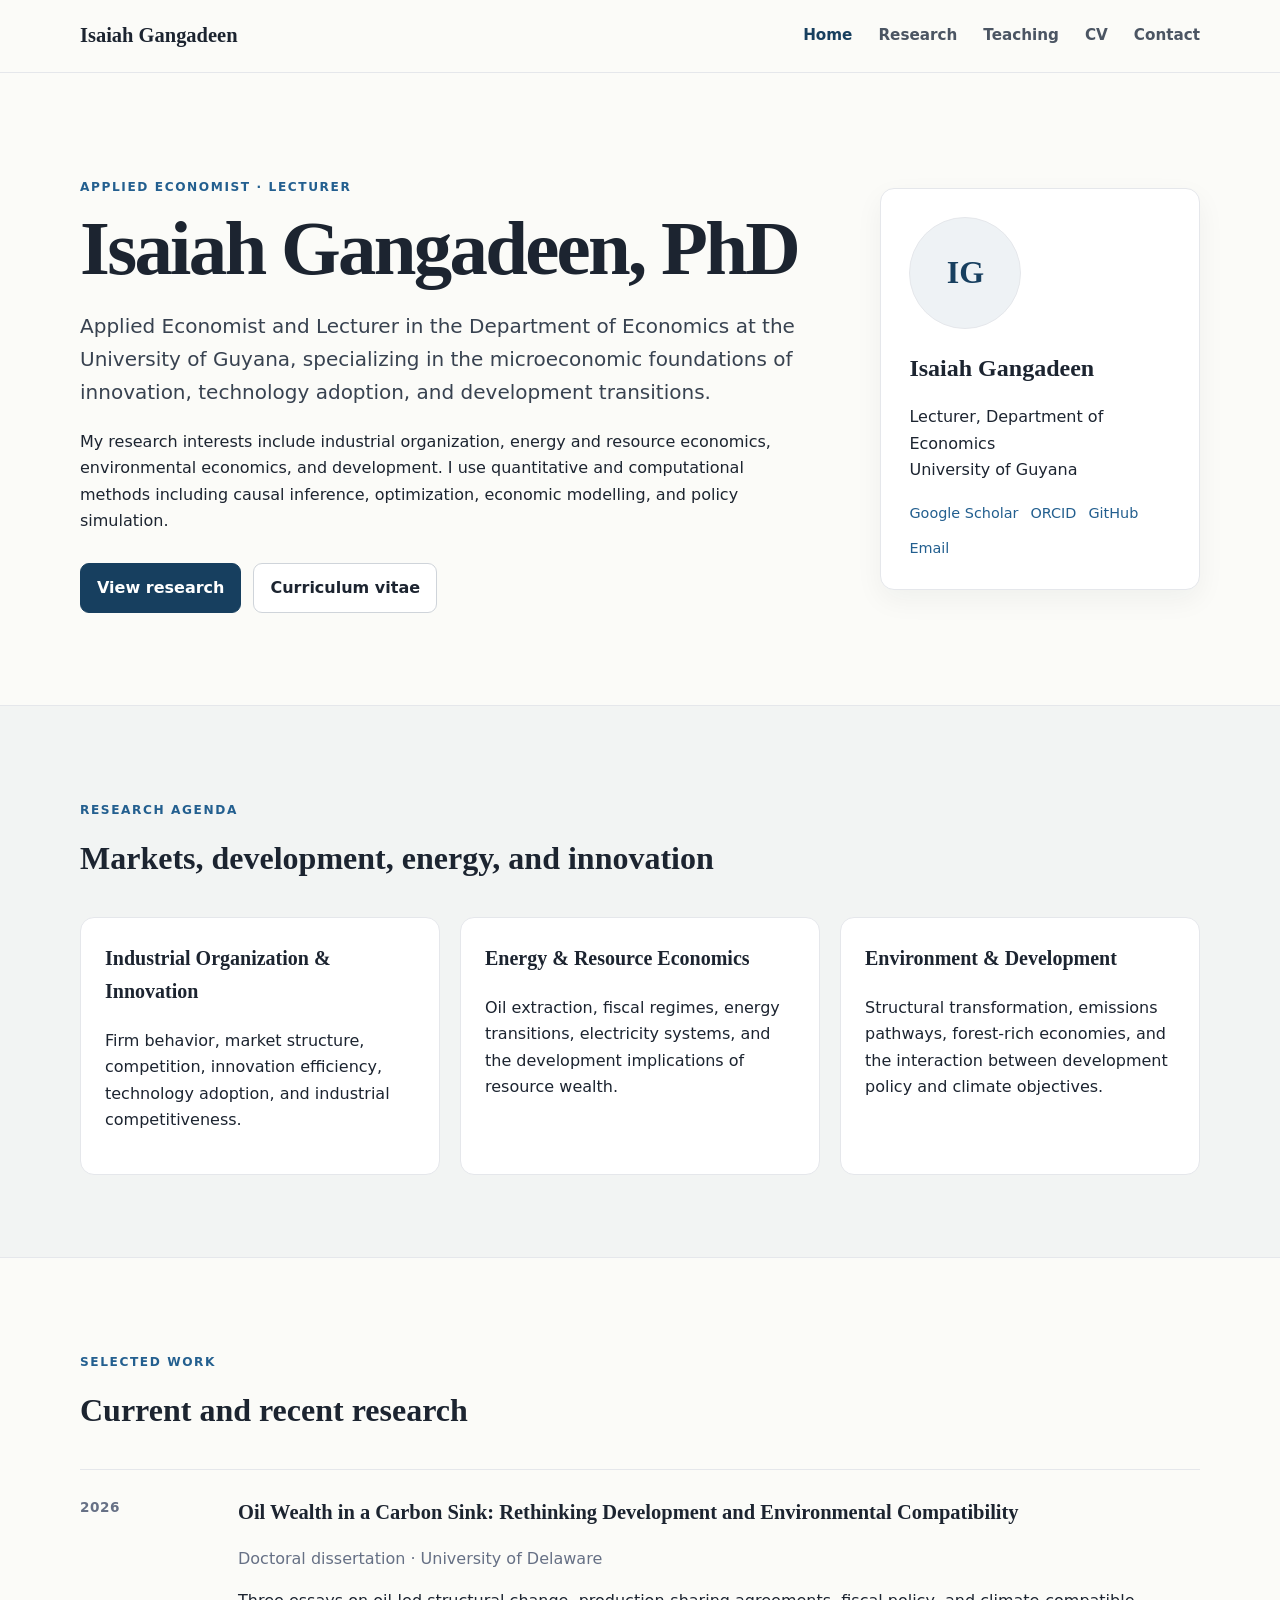
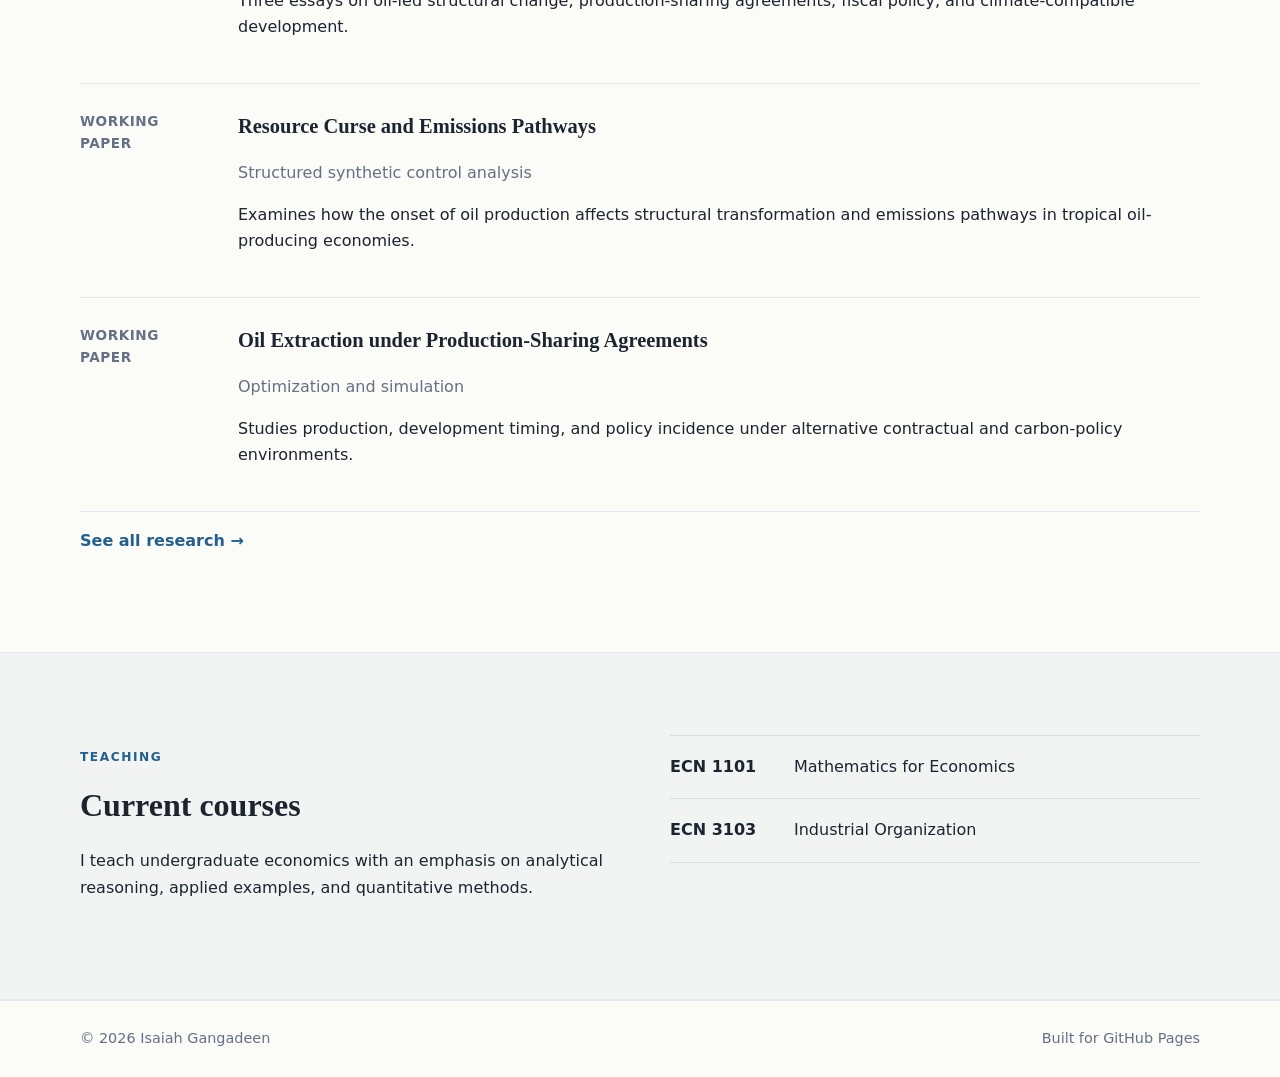
==== index.html @ 8dd227c0 "Add files via upload" ====
<!doctype html>
<html lang="en">
<head>
  <meta charset="utf-8">
  <meta name="viewport" content="width=device-width, initial-scale=1">
  <title>Isaiah Gangadeen | Applied Economist</title>
  <meta name="description" content="Academic website of Isaiah Gangadeen, Applied Economist and Lecturer at the University of Guyana.">
  <link rel="stylesheet" href="assets/css/style.css">
  <script defer src="assets/js/main.js"></script>
</head>
<body>
  <header class="site-header">
    <div class="container nav-wrap">
      <a class="site-title" href="index.html">Isaiah Gangadeen</a>
      <button class="nav-toggle" aria-label="Toggle navigation" aria-expanded="false">☰</button>
      <nav class="site-nav">
        <a class="active" href="index.html">Home</a>
        <a href="research.html">Research</a>
        <a href="teaching.html">Teaching</a>
        <a href="cv.html">CV</a>
        <a href="contact.html">Contact</a>
      </nav>
    </div>
  </header>

  <main>
    <section class="hero container">
      <div class="hero-copy">
        <p class="eyebrow">Applied Economist · Lecturer</p>
        <h1>Isaiah Gangadeen, PhD</h1>
        <p class="lead">
          Applied Economist and Lecturer in the Department of Economics at the University of Guyana,
          specializing in the microeconomic foundations of innovation, technology adoption, and development transitions.
        </p>
        <p>
          My research interests include industrial organization, energy and resource economics,
          environmental economics, and development. I use quantitative and computational methods
          including causal inference, optimization, economic modelling, and policy simulation.
        </p>
        <div class="button-row">
          <a class="button primary" href="research.html">View research</a>
          <a class="button" href="cv.html">Curriculum vitae</a>
        </div>
      </div>

      <aside class="profile-card">
        <div class="avatar-placeholder" aria-label="Profile photo placeholder">IG</div>
        <h2>Isaiah Gangadeen</h2>
        <p>Lecturer, Department of Economics<br>University of Guyana</p>
        <div class="profile-links">
          <a href="#" aria-label="Google Scholar">Google Scholar</a>
          <a href="#" aria-label="ORCID">ORCID</a>
          <a href="#" aria-label="GitHub">GitHub</a>
          <a href="contact.html">Email</a>
        </div>
      </aside>
    </section>

    <section class="section alt">
      <div class="container">
        <div class="section-heading">
          <p class="eyebrow">Research agenda</p>
          <h2>Markets, development, energy, and innovation</h2>
        </div>
        <div class="cards three">
          <article class="card">
            <h3>Industrial Organization & Innovation</h3>
            <p>Firm behavior, market structure, competition, innovation efficiency, technology adoption, and industrial competitiveness.</p>
          </article>
          <article class="card">
            <h3>Energy & Resource Economics</h3>
            <p>Oil extraction, fiscal regimes, energy transitions, electricity systems, and the development implications of resource wealth.</p>
          </article>
          <article class="card">
            <h3>Environment & Development</h3>
            <p>Structural transformation, emissions pathways, forest-rich economies, and the interaction between development policy and climate objectives.</p>
          </article>
        </div>
      </div>
    </section>

    <section class="section container">
      <div class="section-heading">
        <p class="eyebrow">Selected work</p>
        <h2>Current and recent research</h2>
      </div>
      <div class="publication-list">
        <article class="publication">
          <span class="pub-year">2026</span>
          <div>
            <h3>Oil Wealth in a Carbon Sink: Rethinking Development and Environmental Compatibility</h3>
            <p class="muted">Doctoral dissertation · University of Delaware</p>
            <p>Three essays on oil-led structural change, production-sharing agreements, fiscal policy, and climate-compatible development.</p>
          </div>
        </article>
        <article class="publication">
          <span class="pub-year">Working paper</span>
          <div>
            <h3>Resource Curse and Emissions Pathways</h3>
            <p class="muted">Structured synthetic control analysis</p>
            <p>Examines how the onset of oil production affects structural transformation and emissions pathways in tropical oil-producing economies.</p>
          </div>
        </article>
        <article class="publication">
          <span class="pub-year">Working paper</span>
          <div>
            <h3>Oil Extraction under Production-Sharing Agreements</h3>
            <p class="muted">Optimization and simulation</p>
            <p>Studies production, development timing, and policy incidence under alternative contractual and carbon-policy environments.</p>
          </div>
        </article>
      </div>
      <p><a class="text-link" href="research.html">See all research →</a></p>
    </section>

    <section class="section alt">
      <div class="container split">
        <div>
          <p class="eyebrow">Teaching</p>
          <h2>Current courses</h2>
          <p>I teach undergraduate economics with an emphasis on analytical reasoning, applied examples, and quantitative methods.</p>
        </div>
        <div class="mini-list">
          <a href="teaching.html#ecn1101"><strong>ECN 1101</strong><span>Mathematics for Economics</span></a>
          <a href="teaching.html#ecn3103"><strong>ECN 3103</strong><span>Industrial Organization</span></a>
        </div>
      </div>
    </section>
  </main>

  <footer class="site-footer">
    <div class="container footer-wrap">
      <span>© <span id="year"></span> Isaiah Gangadeen</span>
      <span>Built for GitHub Pages</span>
    </div>
  </footer>
</body>
</html>
---- assets/css/style.css ----
/* Academic website template — no Jekyll required */
:root{
  --bg:#fbfbf8;
  --surface:#ffffff;
  --text:#1c2430;
  --muted:#667085;
  --line:#e5e7eb;
  --accent:#173f5f;
  --accent-2:#235f8f;
  --max:1120px;
  --radius:14px;
}
*{box-sizing:border-box}
html{scroll-behavior:smooth}
body{
  margin:0;
  background:var(--bg);
  color:var(--text);
  font-family:Inter,ui-sans-serif,system-ui,-apple-system,BlinkMacSystemFont,"Segoe UI",sans-serif;
  line-height:1.65;
}
a{color:var(--accent-2);text-decoration:none}
a:hover{text-decoration:underline}
.container{width:min(var(--max),calc(100% - 40px));margin-inline:auto}
.site-header{
  position:sticky;top:0;z-index:20;
  background:rgba(251,251,248,.94);
  backdrop-filter:blur(10px);
  border-bottom:1px solid var(--line);
}
.nav-wrap{height:72px;display:flex;align-items:center;justify-content:space-between}
.site-title{font-family:Georgia,serif;font-size:1.28rem;font-weight:700;color:var(--text)}
.site-title:hover{text-decoration:none}
.site-nav{display:flex;gap:26px;align-items:center}
.site-nav a{color:#4b5563;font-size:.95rem;font-weight:600}
.site-nav a.active,.site-nav a:hover{color:var(--accent);text-decoration:none}
.nav-toggle{display:none;border:0;background:none;font-size:1.35rem;cursor:pointer}
.hero{display:grid;grid-template-columns:minmax(0,1.6fr) minmax(280px,.7fr);gap:70px;align-items:center;padding-block:92px}
.hero h1,.page-header h1{font-family:Georgia,serif;font-size:clamp(2.6rem,6vw,5.2rem);line-height:1.03;letter-spacing:-.035em;margin:.1em 0 .28em}
.lead{font-size:1.25rem;color:#384250;max-width:760px}
.narrow{max-width:720px}
.eyebrow{text-transform:uppercase;letter-spacing:.13em;font-size:.76rem;font-weight:800;color:var(--accent-2)}
.button-row{display:flex;gap:12px;flex-wrap:wrap;margin-top:28px}
.button{display:inline-flex;padding:11px 16px;border:1px solid #cfd4da;border-radius:9px;color:var(--text);font-weight:700;background:white}
.button:hover{text-decoration:none;border-color:#aeb6bf}
.button.primary{background:var(--accent);color:#fff;border-color:var(--accent)}
.button.disabled{opacity:.5;pointer-events:none}
.profile-card{background:var(--surface);border:1px solid var(--line);border-radius:var(--radius);padding:28px;box-shadow:0 10px 28px rgba(20,31,45,.05)}
.profile-card h2{font-family:Georgia,serif;margin-bottom:4px}
.avatar-placeholder{width:112px;height:112px;border-radius:50%;display:grid;place-items:center;background:#eef2f5;color:var(--accent);font:700 2rem Georgia,serif;border:1px solid var(--line)}
.profile-links{display:flex;gap:12px;flex-wrap:wrap;margin-top:18px;font-size:.9rem}
.section{padding-block:82px}
.section-tight{padding-block:34px}
.alt{background:#f2f4f3;border-block:1px solid var(--line)}
.section-heading{margin-bottom:32px}
.section-heading h2,.section h2,.section-tight h2,.course-card h2,.card h2{font-family:Georgia,serif;font-size:2rem;margin:.15em 0}
.cards{display:grid;gap:20px}
.cards.three{grid-template-columns:repeat(3,1fr)}
.cards.two{grid-template-columns:repeat(2,1fr)}
.card{background:var(--surface);border:1px solid var(--line);border-radius:var(--radius);padding:24px}
.card h3{font-family:Georgia,serif;font-size:1.25rem;margin-top:0}
.publication-list{display:grid}
.publication{display:grid;grid-template-columns:130px 1fr;gap:28px;padding:26px 0;border-top:1px solid var(--line)}
.publication:last-child{border-bottom:1px solid var(--line)}
.publication h3{font-family:Georgia,serif;font-size:1.28rem;margin:0 0 6px}
.pub-year{font-size:.85rem;color:var(--muted);font-weight:800;text-transform:uppercase;letter-spacing:.04em}
.muted{color:var(--muted)}
.text-link{font-weight:700}
.split{display:grid;grid-template-columns:1fr 1fr;gap:60px;align-items:start}
.mini-list{display:grid;border-top:1px solid #d9dcde}
.mini-list a{display:grid;grid-template-columns:110px 1fr;gap:14px;padding:18px 0;border-bottom:1px solid #d9dcde;color:var(--text)}
.page{padding-block:70px}
.page-header{padding-bottom:42px;border-bottom:1px solid var(--line);margin-bottom:34px}
.page-header h1{font-size:clamp(2.8rem,5vw,4.7rem)}
.tag-list{display:flex;gap:9px;flex-wrap:wrap}
.tag-list span{background:#eef1f3;border:1px solid #dfe3e6;border-radius:999px;padding:7px 11px;font-size:.88rem}
.tag-list.small span{padding:5px 9px;font-size:.8rem}
.research-item{padding:26px 0;border-top:1px solid var(--line)}
.research-item h3{font-family:Georgia,serif;font-size:1.5rem;margin:5px 0 10px}
.status{font-size:.76rem;text-transform:uppercase;letter-spacing:.08em;color:var(--accent-2);font-weight:800}
.methods{color:#4a5562}
.callout{background:#edf2f5;border-left:4px solid var(--accent);padding:24px 26px;margin:24px 0;border-radius:0 10px 10px 0}
.callout h2,.callout h3{font-family:Georgia,serif;margin-top:0}
.course-card{display:grid;grid-template-columns:130px 1fr;gap:28px;padding:34px 0;border-top:1px solid var(--line)}
.course-code{font-weight:800;color:var(--accent);font-size:.9rem}
.cv-section{padding:26px 0;border-top:1px solid var(--line)}
.cv-section h2{font-family:Georgia,serif}
.cv-row{display:grid;grid-template-columns:130px 1fr;gap:24px;padding:10px 0}
.contact-grid{display:grid;grid-template-columns:1fr 1fr;gap:20px}
.site-footer{border-top:1px solid var(--line);padding:26px 0;color:var(--muted);font-size:.9rem}
.footer-wrap{display:flex;justify-content:space-between;gap:20px}
.center{text-align:center;padding-top:15vh}
code{background:#eef1f3;padding:.15em .35em;border-radius:5px}
@media(max-width:800px){
  .nav-toggle{display:block}
  .site-nav{display:none;position:absolute;top:72px;left:0;right:0;background:var(--bg);padding:18px 20px;border-bottom:1px solid var(--line);flex-direction:column;align-items:flex-start}
  .site-nav.open{display:flex}
  .hero{grid-template-columns:1fr;gap:38px;padding-block:58px}
  .cards.three,.cards.two,.split,.contact-grid{grid-template-columns:1fr}
  .publication,.course-card,.cv-row{grid-template-columns:1fr;gap:8px}
  .profile-card{max-width:460px}
}
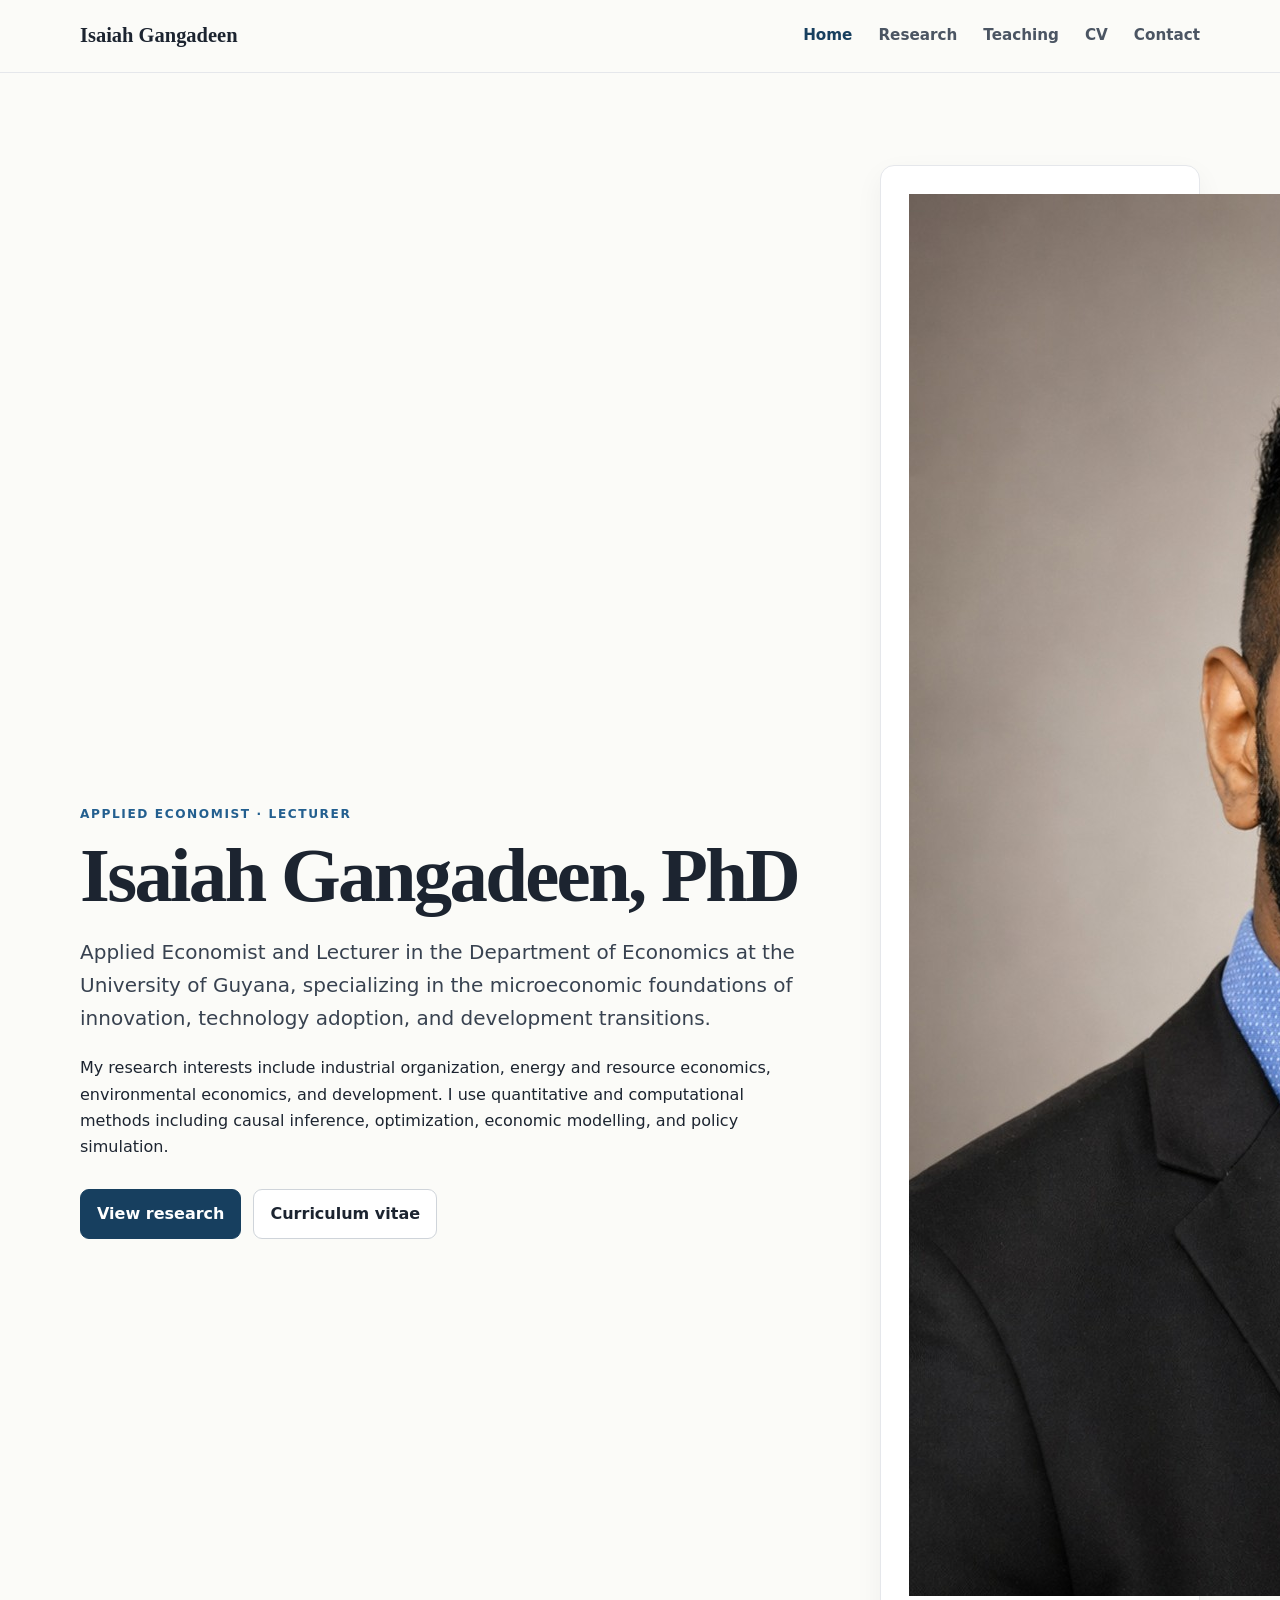
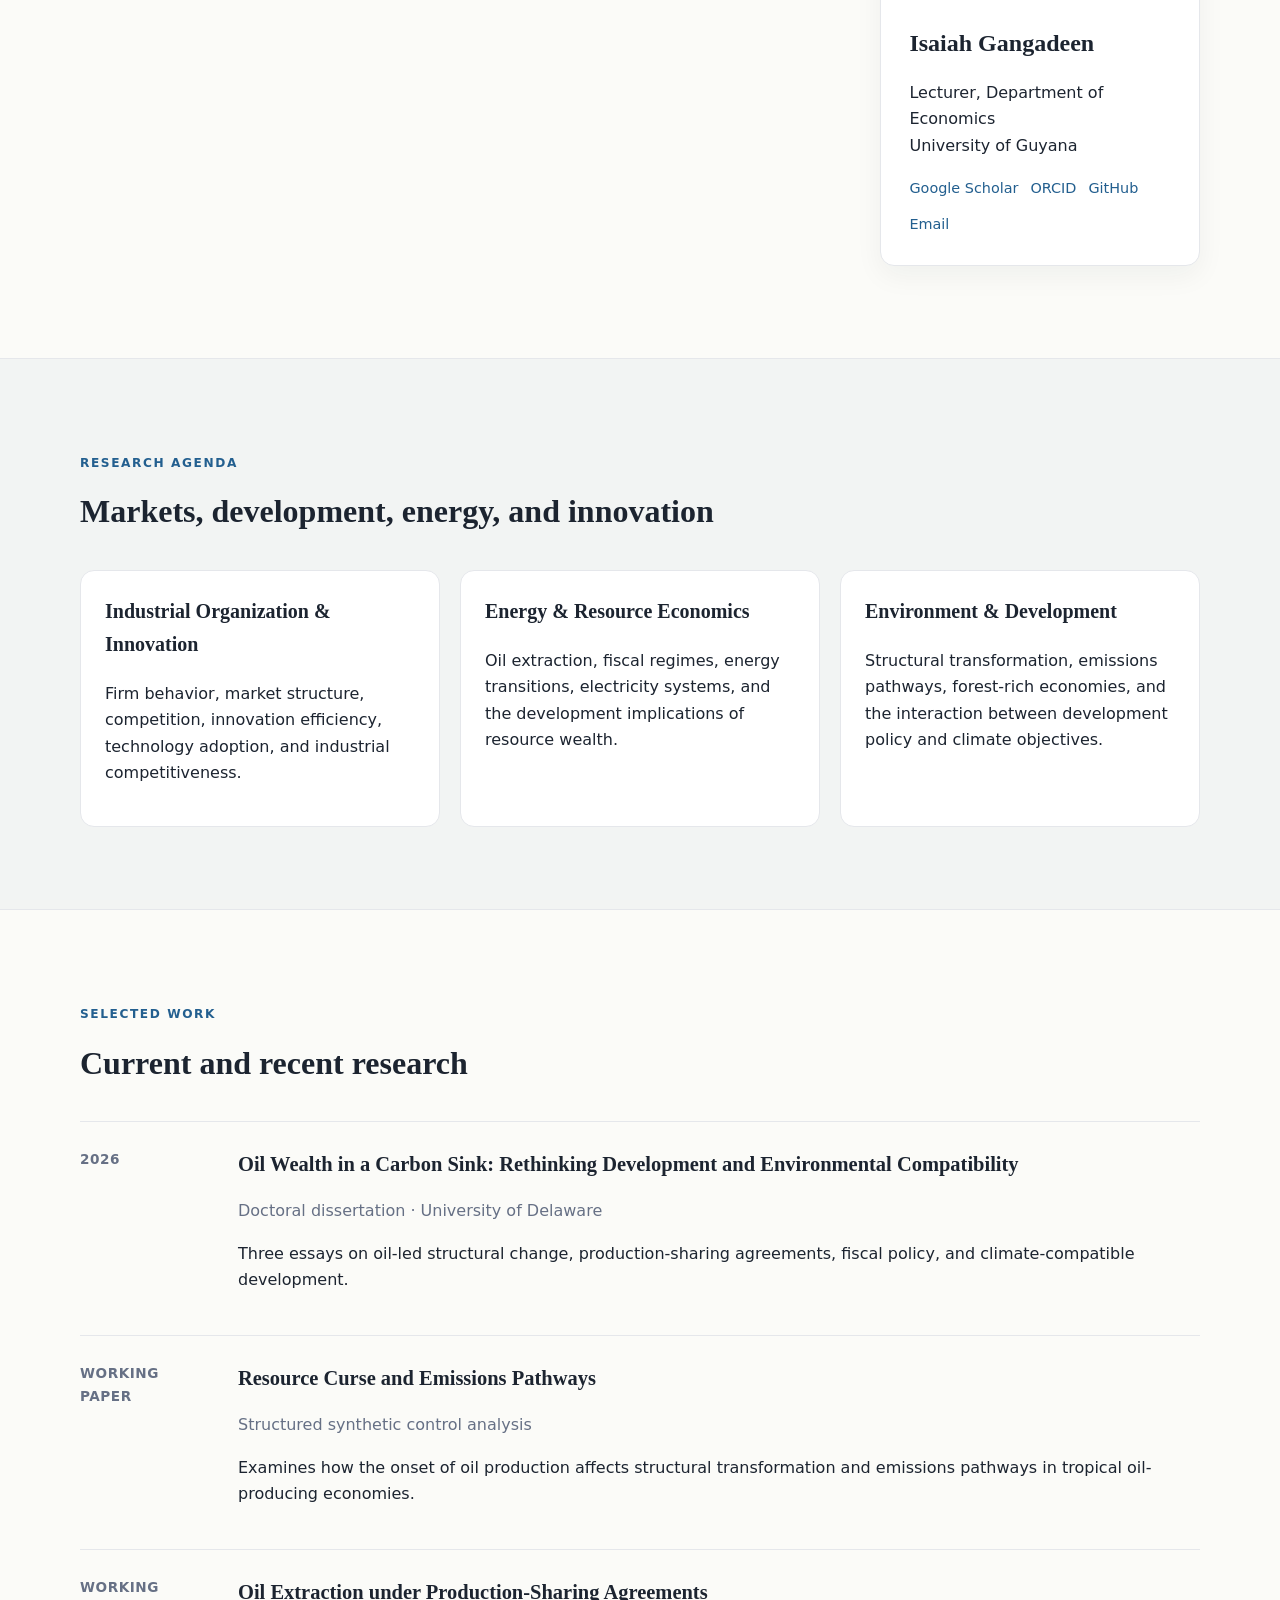
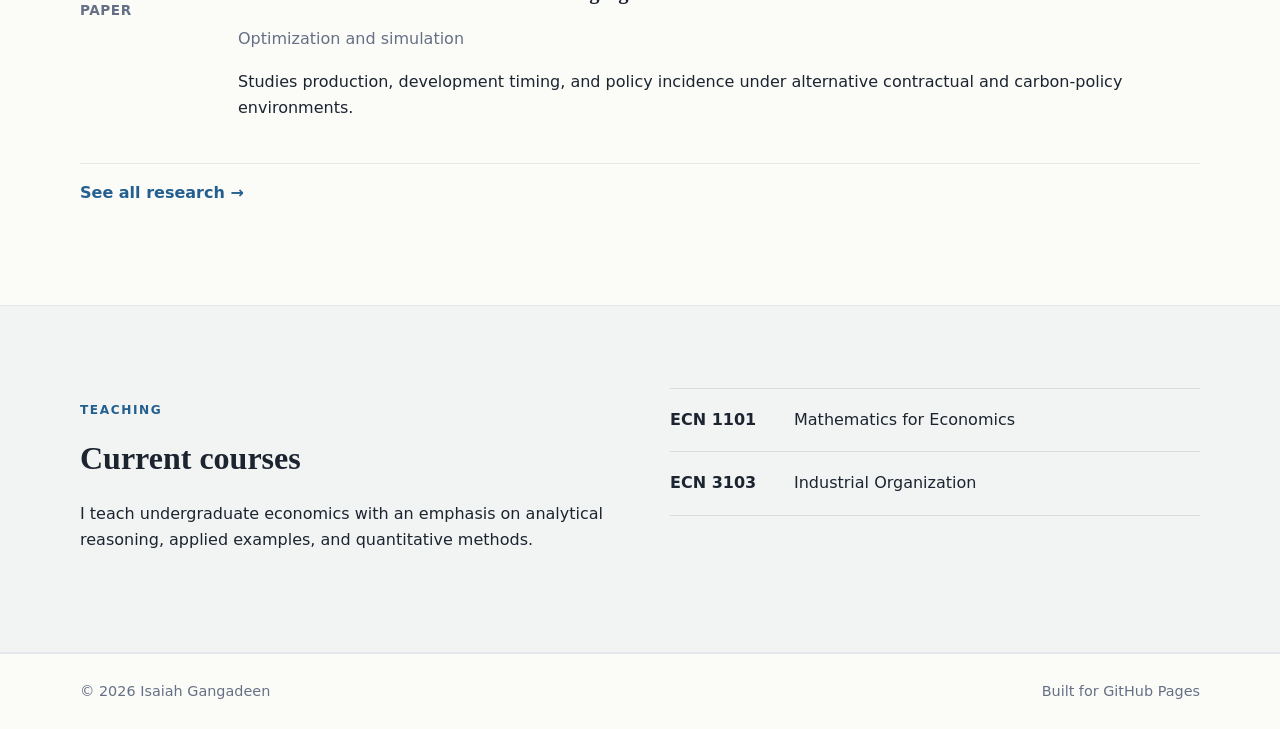
==== commit 9db571b1: "Replace avatar placeholder with profile image" ====
--- a/index.html
+++ b/index.html
@@ -44,7 +44,7 @@
       </div>
 
       <aside class="profile-card">
-        <div class="avatar-placeholder" aria-label="Profile photo placeholder">IG</div>
+        <img class="profile-photo" src="assets/img/profile.jpg" alt="Isaiah Gangadeen">
         <h2>Isaiah Gangadeen</h2>
         <p>Lecturer, Department of Economics<br>University of Guyana</p>
         <div class="profile-links">
